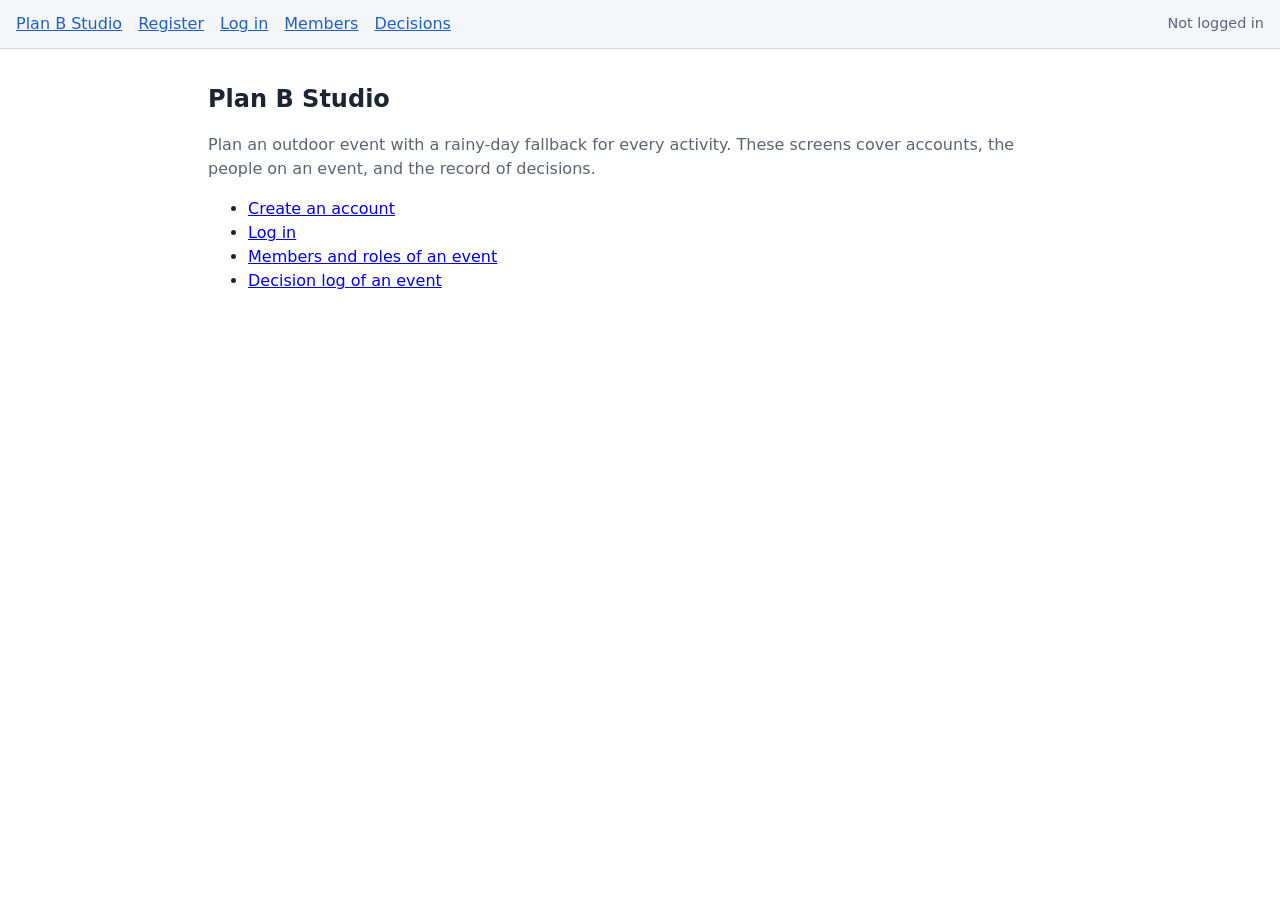
==== app/static/index.html @ d2adc937 "Add account and event screens" ====
<!doctype html>
<!-- index.html: start screen (task P2-S6).
     Purpose: links to the account and event screens and shows who is logged in. -->
<html lang="en">
<head>
<meta charset="utf-8">
<meta name="viewport" content="width=device-width, initial-scale=1">
<title>Plan B Studio</title>
<link rel="stylesheet" href="style.css">
</head>
<body>
<nav>
  <a href="index.html">Plan B Studio</a>
  <a href="register.html">Register</a>
  <a href="login.html">Log in</a>
  <a href="members.html">Members</a>
  <a href="decisions.html">Decisions</a>
  <a href="#" id="logout" hidden>Log out</a>
  <span class="who" id="who"></span>
</nav>
<main>
<h1>Plan B Studio</h1>
<p>Plan an outdoor event with a rainy-day fallback for every activity. These screens cover accounts, the people on an event, and the record of decisions.</p>
<ul>
  <li><a href="register.html">Create an account</a></li>
  <li><a href="login.html">Log in</a></li>
  <li><a href="members.html">Members and roles of an event</a></li>
  <li><a href="decisions.html">Decision log of an event</a></li>
</ul>
</main>
<script src="common.js"></script>
<script>setupNav();</script>
</body>
</html>
---- app/static/style.css ----
/* style.css: plain styling shared by all Plan B Studio screens (task P2-S6).
   Purpose: keep the pages readable and consistent without any framework.
   Colours are CSS variables, with a dark version for dark-mode browsers. */
:root {
  --bg: #ffffff; --text: #1d2433; --muted: #5b6475; --line: #d5d9e2;
  --accent: #1f5fbf; --accent-text: #ffffff; --bad: #b3261e; --good: #1b6b3a;
  --panel: #f4f6fa;
}
@media (prefers-color-scheme: dark) {
  :root {
    --bg: #14171f; --text: #e8eaf0; --muted: #9aa3b5; --line: #2f3646;
    --accent: #6fa3f0; --accent-text: #0d1117; --bad: #ff8a80; --good: #7bd89a;
    --panel: #1c212c;
  }
}
* { box-sizing: border-box; }
body { margin: 0; background: var(--bg); color: var(--text);
       font: 16px/1.5 system-ui, -apple-system, "Segoe UI", sans-serif; }
main { max-width: 56rem; margin: 0 auto; padding: 1rem 16px 3rem; }
nav { display: flex; flex-wrap: wrap; gap: .25rem 1rem; align-items: center;
      padding: .75rem 16px; border-bottom: 1px solid var(--line); background: var(--panel); }
nav a { color: var(--accent); }
nav .who { margin-left: auto; color: var(--muted); font-size: .9rem; }
h1 { font-size: 1.5rem; margin: 1rem 0 .5rem; }
h2 { font-size: 1.15rem; margin: 1.5rem 0 .5rem; }
p, .hint { color: var(--muted); }
form.stack { display: grid; gap: .75rem; max-width: 26rem; margin: 1rem 0; }
form.row { display: flex; flex-wrap: wrap; gap: .5rem; align-items: end; margin: 1rem 0; }
label { display: grid; gap: .25rem; font-weight: 600; font-size: .9rem; }
input, select, textarea { font: inherit; padding: .5rem; color: var(--text); background: var(--bg);
                          border: 1px solid var(--line); border-radius: 6px; min-width: 0; }
button { font: inherit; padding: .5rem 1rem; border: 1px solid var(--accent); border-radius: 6px;
         background: var(--accent); color: var(--accent-text); cursor: pointer; }
button.secondary { background: transparent; color: var(--accent); }
button.danger { background: transparent; color: var(--bad); border-color: var(--bad); }
button:focus-visible, input:focus-visible, select:focus-visible, a:focus-visible, textarea:focus-visible {
  outline: 3px solid var(--accent); outline-offset: 2px; }
.msg { min-height: 1.5rem; margin: .5rem 0; font-weight: 600; }
.msg.error { color: var(--bad); }
.msg.ok { color: var(--good); }
.table-wrap { overflow-x: auto; }
table { border-collapse: collapse; width: 100%; }
th, td { text-align: left; padding: .5rem; border-bottom: 1px solid var(--line); vertical-align: middle; }
td.actions { display: flex; gap: .5rem; flex-wrap: wrap; }
.mono { font-family: ui-monospace, Consolas, monospace; font-size: .85rem; word-break: break-all; }
[hidden] { display: none !important; }
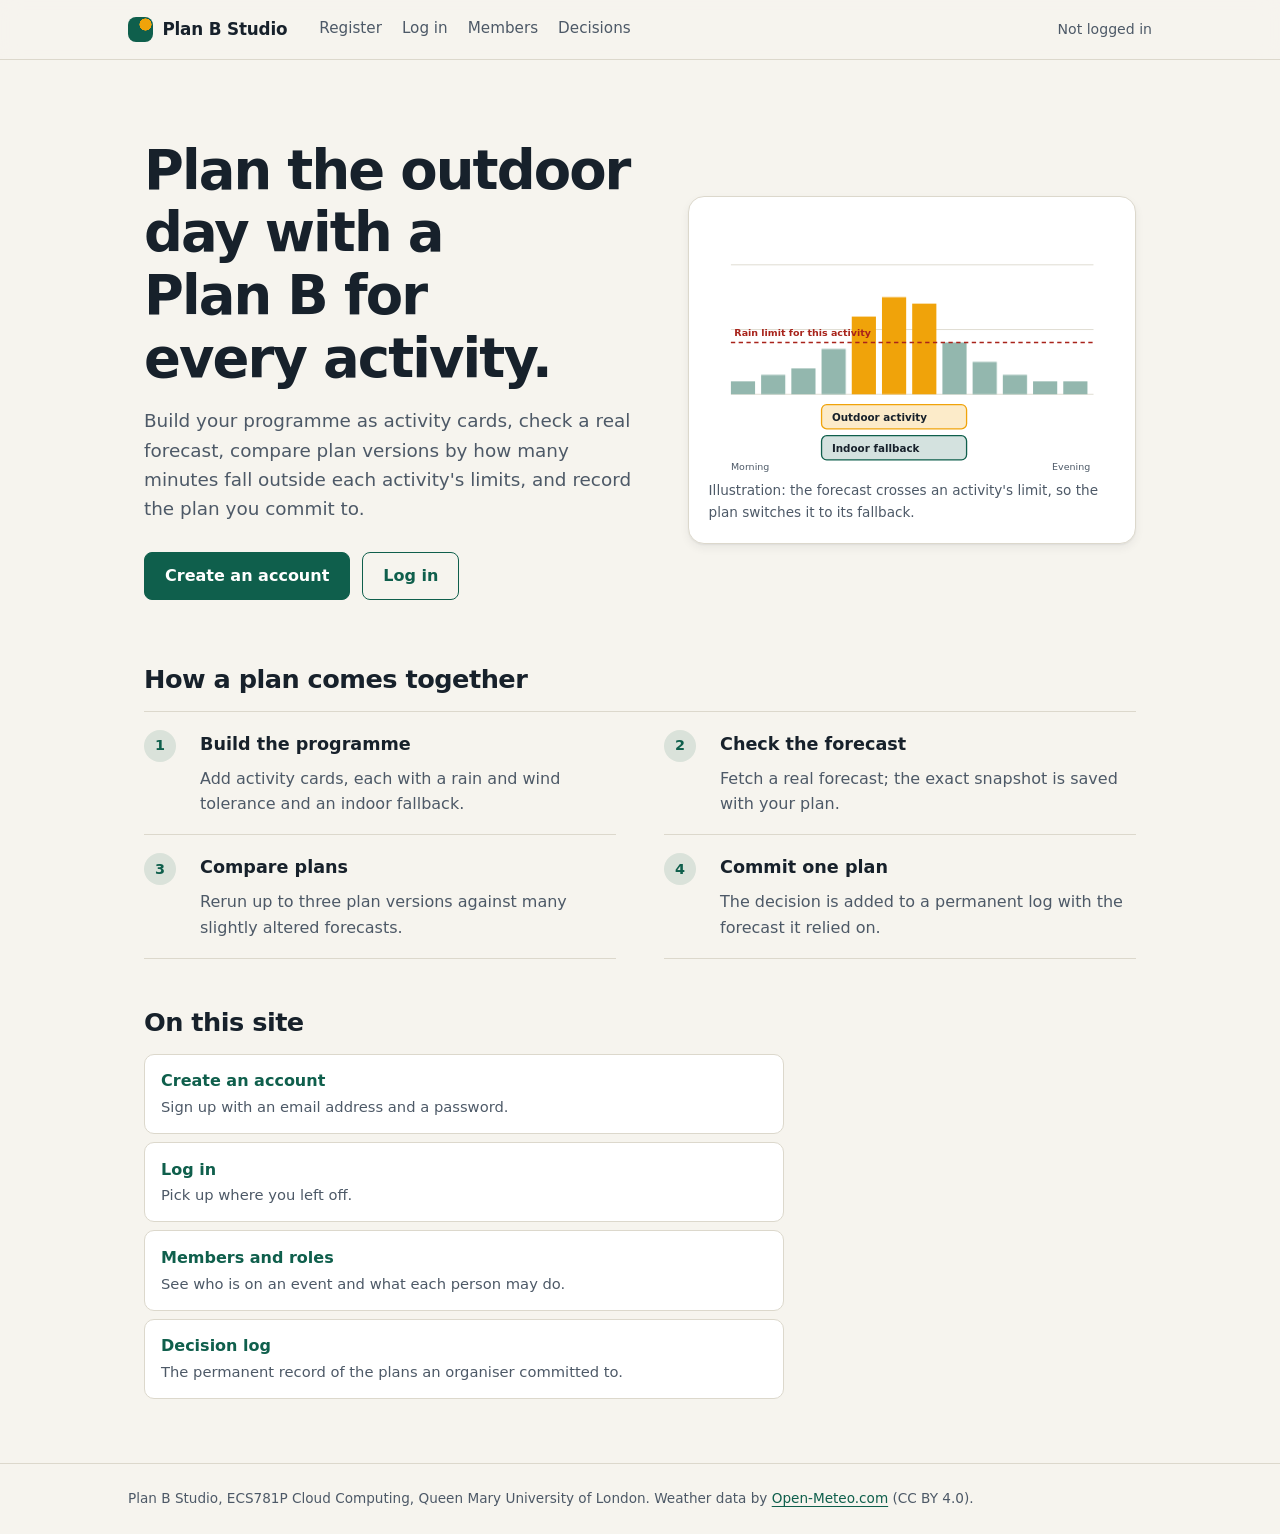
==== commit 624f7c85: "Restyle screens and start page" ====
--- a/app/static/index.html
+++ b/app/static/index.html
@@ -1,11 +1,13 @@
 <!doctype html>
 <!-- index.html: start screen (task P2-S6).
-     Purpose: links to the account and event screens and shows who is logged in. -->
+     Purpose: introduces the product, explains how a plan is made, and links to the screens.
+     Logged-in visitors see shortcuts instead of the sign-up buttons. -->
 <html lang="en">
 <head>
 <meta charset="utf-8">
 <meta name="viewport" content="width=device-width, initial-scale=1">
 <title>Plan B Studio</title>
+<meta name="description" content="Plan an outdoor event with a rainy-day fallback for every activity, checked against a real forecast.">
 <link rel="stylesheet" href="style.css">
 </head>
 <body>
@@ -19,16 +21,76 @@
   <span class="who" id="who"></span>
 </nav>
 <main>
-<h1>Plan B Studio</h1>
-<p>Plan an outdoor event with a rainy-day fallback for every activity. These screens cover accounts, the people on an event, and the record of decisions.</p>
-<ul>
-  <li><a href="register.html">Create an account</a></li>
-  <li><a href="login.html">Log in</a></li>
-  <li><a href="members.html">Members and roles of an event</a></li>
-  <li><a href="decisions.html">Decision log of an event</a></li>
+<section class="hero">
+  <div>
+    <h1>Plan the outdoor day with a Plan B for every activity.</h1>
+    <p class="lead">Build your programme as activity cards, check a real forecast, compare plan versions by how many minutes fall outside each activity's limits, and record the plan you commit to.</p>
+    <div class="hero-actions" id="cta">
+      <a class="button" href="register.html">Create an account</a>
+      <a class="button secondary" href="login.html">Log in</a>
+    </div>
+  </div>
+  <figure class="hero-art">
+    <svg viewBox="0 0 480 300" role="img" aria-label="Hourly rain chances as bars with a dashed tolerance line. An outdoor activity overlaps the hours above the line, so an indoor fallback is planned for the same slot.">
+      <line class="grid-line" x1="30" y1="210" x2="450" y2="210"/>
+      <line class="grid-line" x1="30" y1="135" x2="450" y2="135"/>
+      <line class="grid-line" x1="30" y1="60" x2="450" y2="60"/>
+      <rect class="bar" style="--i:0" x="30"  y="195"   width="28" height="15"/>
+      <rect class="bar" style="--i:1" x="65"  y="187.5" width="28" height="22.5"/>
+      <rect class="bar" style="--i:2" x="100" y="180"   width="28" height="30"/>
+      <rect class="bar" style="--i:3" x="135" y="157.5" width="28" height="52.5"/>
+      <rect class="bar over" style="--i:4" x="170" y="120"   width="28" height="90"/>
+      <rect class="bar over" style="--i:5" x="205" y="97.5"  width="28" height="112.5"/>
+      <rect class="bar over" style="--i:6" x="240" y="105"   width="28" height="105"/>
+      <rect class="bar" style="--i:7" x="275" y="150"   width="28" height="60"/>
+      <rect class="bar" style="--i:8" x="310" y="172.5" width="28" height="37.5"/>
+      <rect class="bar" style="--i:9" x="345" y="187.5" width="28" height="22.5"/>
+      <rect class="bar" style="--i:10" x="380" y="195"  width="28" height="15"/>
+      <rect class="bar" style="--i:11" x="415" y="195"  width="28" height="15"/>
+      <line class="limit" x1="30" y1="150" x2="450" y2="150"/>
+      <text class="limit-label" x="34" y="142">Rain limit for this activity</text>
+      <rect class="block-out" x="135" y="222" width="168" height="28" rx="6"/>
+      <text class="block-text" x="147" y="241">Outdoor activity</text>
+      <rect class="block-in" x="135" y="258" width="168" height="28" rx="6"/>
+      <text class="block-text" x="147" y="277">Indoor fallback</text>
+      <text class="axis-text" x="30" y="298">Morning</text>
+      <text class="axis-text" x="402" y="298">Evening</text>
+    </svg>
+    <figcaption>Illustration: the forecast crosses an activity's limit, so the plan switches it to its fallback.</figcaption>
+  </figure>
+</section>
+
+<h2>How a plan comes together</h2>
+<ol class="steps">
+  <li><h3>Build the programme</h3><p>Add activity cards, each with a rain and wind tolerance and an indoor fallback.</p></li>
+  <li><h3>Check the forecast</h3><p>Fetch a real forecast; the exact snapshot is saved with your plan.</p></li>
+  <li><h3>Compare plans</h3><p>Rerun up to three plan versions against many slightly altered forecasts.</p></li>
+  <li><h3>Commit one plan</h3><p>The decision is added to a permanent log with the forecast it relied on.</p></li>
+</ol>
+
+<h2>On this site</h2>
+<ul class="links">
+  <li><a href="register.html"><strong>Create an account</strong><span>Sign up with an email address and a password.</span></a></li>
+  <li><a href="login.html"><strong>Log in</strong><span>Pick up where you left off.</span></a></li>
+  <li><a href="members.html"><strong>Members and roles</strong><span>See who is on an event and what each person may do.</span></a></li>
+  <li><a href="decisions.html"><strong>Decision log</strong><span>The permanent record of the plans an organiser committed to.</span></a></li>
 </ul>
 </main>
 <script src="common.js"></script>
-<script>setupNav();</script>
+<script>
+setupNav();
+// Logged-in visitors get shortcuts instead of the sign-up buttons.
+if (getToken()) {
+  const cta = document.getElementById("cta");
+  cta.replaceChildren();
+  [["Members and roles", "members.html", "button"], ["Decision log", "decisions.html", "button secondary"]].forEach(function (item) {
+    const a = document.createElement("a");
+    a.className = item[2];
+    a.href = item[1];
+    a.textContent = item[0];
+    cta.appendChild(a);
+  });
+}
+</script>
 </body>
 </html>
--- a/app/static/style.css
+++ b/app/static/style.css
@@ -1,46 +1,221 @@
-/* style.css: plain styling shared by all Plan B Studio screens (task P2-S6).
-   Purpose: keep the pages readable and consistent without any framework.
-   Colours are CSS variables, with a dark version for dark-mode browsers. */
+/* style.css: styling shared by all Plan B Studio screens (task P2-S6, restyled).
+   Purpose: one consistent, professional look without any framework or build step.
+   Important logic:
+     * Every colour is a CSS variable on :root; a dark set is used when the browser asks
+       for dark mode, so no screen needs its own colours.
+     * Page markup is unchanged from the plain version (same nav, main, form.stack,
+       form.row, .msg, .table-wrap, .mono, .hint classes), so new screens only need those.
+     * Reduced-motion users get no animation. Text is never lighter than WCAG AA contrast. */
+
 :root {
-  --bg: #ffffff; --text: #1d2433; --muted: #5b6475; --line: #d5d9e2;
-  --accent: #1f5fbf; --accent-text: #ffffff; --bad: #b3261e; --good: #1b6b3a;
-  --panel: #f4f6fa;
+  color-scheme: light dark;
+  --bg: #f6f4ee;          /* warm paper */
+  --panel: #ffffff;
+  --text: #17212b;
+  --muted: #4d5967;
+  --line: #dcd8cc;
+  --accent: #0f5f4c;      /* deep pine */
+  --accent-hover: #0a4a3b;
+  --accent-text: #ffffff;
+  --sun: #f0a30a;         /* used sparingly: the brand mark and warnings in the illustration */
+  --bad: #a8231b;
+  --good: #17663a;
+  --shadow: 0 1px 2px rgb(23 33 43 / .06), 0 4px 10px rgb(23 33 43 / .06);
+  --radius: 12px;
+  --ease: cubic-bezier(.16, 1, .3, 1);
 }
 @media (prefers-color-scheme: dark) {
   :root {
-    --bg: #14171f; --text: #e8eaf0; --muted: #9aa3b5; --line: #2f3646;
-    --accent: #6fa3f0; --accent-text: #0d1117; --bad: #ff8a80; --good: #7bd89a;
-    --panel: #1c212c;
+    --bg: #0f1613;
+    --panel: #17211c;
+    --text: #e9efe9;
+    --muted: #a3b1a8;
+    --line: #2a3830;
+    --accent: #5fc9a7;
+    --accent-hover: #7ddabb;
+    --accent-text: #08130f;
+    --sun: #f6b73a;
+    --bad: #ff9a90;
+    --good: #7fdca0;
+    --shadow: 0 1px 2px rgb(0 0 0 / .3), 0 4px 10px rgb(0 0 0 / .3);
   }
 }
+
 * { box-sizing: border-box; }
-body { margin: 0; background: var(--bg); color: var(--text);
-       font: 16px/1.5 system-ui, -apple-system, "Segoe UI", sans-serif; }
-main { max-width: 56rem; margin: 0 auto; padding: 1rem 16px 3rem; }
-nav { display: flex; flex-wrap: wrap; gap: .25rem 1rem; align-items: center;
-      padding: .75rem 16px; border-bottom: 1px solid var(--line); background: var(--panel); }
-nav a { color: var(--accent); }
-nav .who { margin-left: auto; color: var(--muted); font-size: .9rem; }
-h1 { font-size: 1.5rem; margin: 1rem 0 .5rem; }
-h2 { font-size: 1.15rem; margin: 1.5rem 0 .5rem; }
-p, .hint { color: var(--muted); }
-form.stack { display: grid; gap: .75rem; max-width: 26rem; margin: 1rem 0; }
-form.row { display: flex; flex-wrap: wrap; gap: .5rem; align-items: end; margin: 1rem 0; }
-label { display: grid; gap: .25rem; font-weight: 600; font-size: .9rem; }
-input, select, textarea { font: inherit; padding: .5rem; color: var(--text); background: var(--bg);
-                          border: 1px solid var(--line); border-radius: 6px; min-width: 0; }
-button { font: inherit; padding: .5rem 1rem; border: 1px solid var(--accent); border-radius: 6px;
-         background: var(--accent); color: var(--accent-text); cursor: pointer; }
+html { -webkit-text-size-adjust: 100%; scrollbar-color: var(--line) transparent; }
+body {
+  margin: 0; min-height: 100vh; display: flex; flex-direction: column;
+  background: var(--bg); color: var(--text);
+  font: 1rem/1.6 system-ui, -apple-system, "Segoe UI", Roboto, sans-serif;
+  font-feature-settings: "kern", "liga";
+  -webkit-font-smoothing: antialiased;
+}
+::selection { background: var(--accent); color: var(--accent-text); }
+
+/* ---------- Top bar ---------- */
+nav {
+  position: sticky; top: 0; z-index: 10;
+  display: flex; flex-wrap: wrap; align-items: center; gap: .25rem 1.25rem;
+  padding: .7rem max(16px, calc((100vw - 64rem) / 2));
+  background: color-mix(in srgb, var(--bg) 92%, transparent);
+  border-bottom: 1px solid var(--line);
+  backdrop-filter: saturate(1.4) blur(10px);
+}
+nav a { color: var(--muted); text-decoration: none; font-size: .95rem; font-weight: 500;
+        padding: .3rem 0; border-bottom: 2px solid transparent; transition: color .15s, border-color .15s; }
+nav a:hover { color: var(--text); }
+nav a[aria-current="page"] { color: var(--text); border-bottom-color: var(--accent); }
+/* The first link is the brand: a small mark plus the name. */
+nav a:first-child {
+  display: inline-flex; align-items: center; gap: .6rem; margin-right: .75rem;
+  color: var(--text); font-weight: 700; font-size: 1.05rem; letter-spacing: -.01em; border-bottom: 0;
+}
+nav a:first-child::before {
+  content: ""; width: 1.55rem; height: 1.55rem; border-radius: .5rem; flex: none;
+  background: radial-gradient(circle at 70% 30%, var(--sun) 0 24%, transparent 25%), var(--accent);
+}
+nav .who { margin-left: auto; color: var(--muted); font-size: .88rem; }
+nav #logout { margin-left: .25rem; }
+@media (max-width: 40rem) {
+  nav { gap: .1rem 1rem; }
+  nav .who { order: 9; flex-basis: 100%; margin-left: 0; }
+}
+
+/* ---------- Page ---------- */
+main { flex: 1; width: 100%; max-width: 64rem; margin: 0 auto; padding: 2.5rem 16px 4rem; }
+h1 { font-size: clamp(1.75rem, 1.3rem + 1.8vw, 2.5rem); line-height: 1.15; letter-spacing: -.025em;
+     margin: 0 0 .5rem; font-weight: 750; text-wrap: balance; }
+h2 { font-size: 1.6rem; line-height: 1.2; letter-spacing: -.02em; margin: 3rem 0 .75rem; font-weight: 700;
+     text-wrap: balance; }
+h3 { font-size: 1.1rem; margin: 0 0 .25rem; font-weight: 650; }
+p { margin: 0 0 1rem; max-width: 65ch; text-wrap: pretty; }
+main > p, .hint { color: var(--muted); }
+a { color: var(--accent); text-underline-offset: .2em; text-decoration-thickness: 1px; }
+a:hover { text-decoration-thickness: 2px; }
+hr { border: 0; border-top: 1px solid var(--line); margin: 2rem 0; }
+
+/* ---------- Forms ---------- */
+form.stack {
+  display: grid; gap: 1rem; max-width: 28rem; margin: 1.5rem 0 1rem; padding: 1.5rem;
+  background: var(--panel); border: 1px solid var(--line); border-radius: var(--radius); box-shadow: var(--shadow);
+}
+form.row {
+  display: flex; flex-wrap: wrap; gap: .75rem; align-items: end; margin: 1.25rem 0;
+  padding: 1rem 1.25rem; background: var(--panel); border: 1px solid var(--line); border-radius: var(--radius);
+}
+label { display: grid; gap: .35rem; font-weight: 600; font-size: .9rem; }
+input, select, textarea {
+  font: inherit; font-weight: 400; min-width: 0; padding: .6rem .75rem; color: var(--text);
+  background: var(--bg); border: 1px solid var(--line); border-radius: 8px;
+  transition: border-color .15s, box-shadow .15s;
+}
+input:hover, select:hover, textarea:hover { border-color: color-mix(in srgb, var(--text) 35%, var(--line)); }
+input:focus, select:focus, textarea:focus {
+  outline: none; border-color: var(--accent); box-shadow: 0 0 0 3px color-mix(in srgb, var(--accent) 30%, transparent);
+}
+input::placeholder, textarea::placeholder { color: var(--muted); opacity: .8; }
+textarea { resize: vertical; }
+input { caret-color: var(--accent); }
+
+button {
+  font: inherit; font-weight: 600; padding: .6rem 1.1rem; border-radius: 8px; cursor: pointer;
+  border: 1px solid var(--accent); background: var(--accent); color: var(--accent-text);
+  transition: background .15s, border-color .15s, color .15s, transform .1s;
+}
+button:hover { background: var(--accent-hover); border-color: var(--accent-hover); }
+button:active { transform: translateY(1px); }
 button.secondary { background: transparent; color: var(--accent); }
+button.secondary:hover { background: color-mix(in srgb, var(--accent) 12%, transparent); }
 button.danger { background: transparent; color: var(--bad); border-color: var(--bad); }
-button:focus-visible, input:focus-visible, select:focus-visible, a:focus-visible, textarea:focus-visible {
-  outline: 3px solid var(--accent); outline-offset: 2px; }
-.msg { min-height: 1.5rem; margin: .5rem 0; font-weight: 600; }
-.msg.error { color: var(--bad); }
-.msg.ok { color: var(--good); }
-.table-wrap { overflow-x: auto; }
-table { border-collapse: collapse; width: 100%; }
-th, td { text-align: left; padding: .5rem; border-bottom: 1px solid var(--line); vertical-align: middle; }
-td.actions { display: flex; gap: .5rem; flex-wrap: wrap; }
-.mono { font-family: ui-monospace, Consolas, monospace; font-size: .85rem; word-break: break-all; }
+button.danger:hover { background: color-mix(in srgb, var(--bad) 14%, transparent); }
+button:disabled { opacity: .5; cursor: not-allowed; transform: none; }
+button:focus-visible, a:focus-visible, input:focus-visible, select:focus-visible, textarea:focus-visible {
+  outline: 3px solid color-mix(in srgb, var(--accent) 55%, transparent); outline-offset: 2px; }
+/* A link that looks like a button, used on the start page. */
+a.button {
+  display: inline-block; padding: .65rem 1.25rem; border-radius: 8px; font-weight: 600; text-decoration: none;
+  background: var(--accent); color: var(--accent-text); border: 1px solid var(--accent);
+  transition: background .15s, transform .1s;
+}
+a.button:hover { background: var(--accent-hover); border-color: var(--accent-hover); }
+a.button:active { transform: translateY(1px); }
+a.button.secondary { background: transparent; color: var(--accent); }
+a.button.secondary:hover { background: color-mix(in srgb, var(--accent) 12%, transparent); }
+
+/* ---------- Messages ---------- */
+.msg { margin: .75rem 0; font-weight: 600; }
+.msg:empty { display: none; }
+.msg.error, .msg.ok { padding: .7rem .9rem; border-radius: 8px; max-width: 40rem; }
+.msg.error { color: var(--bad); background: color-mix(in srgb, var(--bad) 11%, var(--panel)); }
+.msg.ok { color: var(--good); background: color-mix(in srgb, var(--good) 11%, var(--panel)); }
+
+/* ---------- Tables ---------- */
+.table-wrap { overflow-x: auto; margin: 1rem 0; background: var(--panel);
+              border: 1px solid var(--line); border-radius: var(--radius); }
+table { border-collapse: collapse; width: 100%; font-variant-numeric: tabular-nums; }
+th, td { text-align: left; padding: .75rem 1rem; border-bottom: 1px solid var(--line); vertical-align: middle; }
+th { font-size: .78rem; font-weight: 650; letter-spacing: .04em; text-transform: uppercase; color: var(--muted);
+     background: color-mix(in srgb, var(--text) 4%, var(--panel)); white-space: nowrap; }
+tbody tr:last-child td { border-bottom: 0; }
+tbody tr:hover { background: color-mix(in srgb, var(--accent) 6%, transparent); }
+td.actions { display: flex; gap: .5rem; flex-wrap: wrap; align-items: center; }
+td.actions select { padding: .4rem .6rem; }
+td.actions button { padding: .4rem .8rem; font-size: .9rem; }
+.mono { font-family: ui-monospace, "Cascadia Mono", Consolas, monospace; font-size: .85rem; word-break: break-all; }
+
+/* ---------- Start page ---------- */
+.hero { display: grid; gap: 2.5rem; align-items: center; padding: 1.5rem 0 1rem; }
+@media (min-width: 52rem) { .hero { grid-template-columns: 1.05fr .95fr; gap: 3rem; padding-top: 2.5rem; } }
+.hero h1 { font-size: clamp(2.1rem, 1.4rem + 3vw, 3.4rem); letter-spacing: -.035em; }
+.hero .lead { font-size: 1.15rem; color: var(--muted); margin: 1rem 0 1.75rem; }
+.hero-actions { display: flex; flex-wrap: wrap; gap: .75rem; }
+.hero-art { margin: 0; background: var(--panel); border: 1px solid var(--line);
+            border-radius: 16px; box-shadow: var(--shadow); padding: 1rem; }
+.hero-art svg { display: block; width: 100%; height: auto; }
+.hero-art figcaption { margin: .5rem .25rem .25rem; font-size: .85rem; color: var(--muted); }
+.hero-art .grid-line { stroke: var(--line); stroke-width: 1; }
+.hero-art .limit { stroke: var(--bad); stroke-width: 1.5; stroke-dasharray: 5 4; }
+.hero-art .limit-label { fill: var(--bad); font-size: 11px; font-weight: 600; }
+.hero-art .bar { fill: color-mix(in srgb, var(--accent) 45%, var(--panel)); }
+.hero-art .bar.over { fill: var(--sun); }
+.hero-art .block-out { fill: color-mix(in srgb, var(--sun) 22%, var(--panel)); stroke: var(--sun); stroke-width: 1.5; }
+.hero-art .block-in { fill: color-mix(in srgb, var(--accent) 18%, var(--panel)); stroke: var(--accent); stroke-width: 1.5; }
+.hero-art .block-text { fill: var(--text); font-size: 12px; font-weight: 600; }
+.hero-art .axis-text { fill: var(--muted); font-size: 11px; }
+
+.steps { list-style: none; counter-reset: step; padding: 0; margin: 1rem 0 0; display: grid; gap: 0;
+         border-top: 1px solid var(--line); }
+.steps li { counter-increment: step; display: grid; grid-template-columns: 2.5rem 1fr; gap: .25rem 1rem;
+            padding: 1.1rem 0; border-bottom: 1px solid var(--line); }
+.steps li::before { content: counter(step); grid-row: span 2; width: 2rem; height: 2rem; border-radius: 50%;
+                    display: grid; place-items: center; font-weight: 700; font-size: .9rem;
+                    color: var(--accent); background: color-mix(in srgb, var(--accent) 12%, transparent); }
+.steps p { margin: 0; color: var(--muted); }
+@media (min-width: 52rem) {
+  .steps { grid-template-columns: 1fr 1fr; column-gap: 3rem; }
+  .steps li:nth-last-child(2) { border-bottom: 1px solid var(--line); }
+}
+.links { list-style: none; padding: 0; margin: 1rem 0 0; display: grid; gap: .5rem; max-width: 40rem; }
+.links a { display: block; padding: .85rem 1rem; text-decoration: none; color: var(--text);
+           background: var(--panel); border: 1px solid var(--line); border-radius: 10px;
+           transition: border-color .15s, transform .15s var(--ease); }
+.links a:hover { border-color: var(--accent); transform: translateX(3px); }
+.links strong { display: block; color: var(--accent); }
+.links span { color: var(--muted); font-size: .92rem; }
+
+/* ---------- Footer (added by common.js on every page) ---------- */
+footer { padding: 1.5rem max(16px, calc((100vw - 64rem) / 2)); border-top: 1px solid var(--line);
+         color: var(--muted); font-size: .85rem; }
+footer p { margin: 0; max-width: none; }
+
 [hidden] { display: none !important; }
+
+/* ---------- One authored moment: the start page assembles on load ---------- */
+@media (prefers-reduced-motion: no-preference) {
+  .hero > div { animation: rise .8s var(--ease) both; }
+  .hero-art { animation: rise .9s var(--ease) .1s both; }
+  .hero-art .bar { transform-box: fill-box; transform-origin: center bottom;
+                   animation: grow .9s var(--ease) calc(.25s + var(--i) * 45ms) both; }
+  @keyframes rise { from { opacity: 0; transform: translateY(14px); } }
+  @keyframes grow { from { transform: scaleY(0); } }
+}
